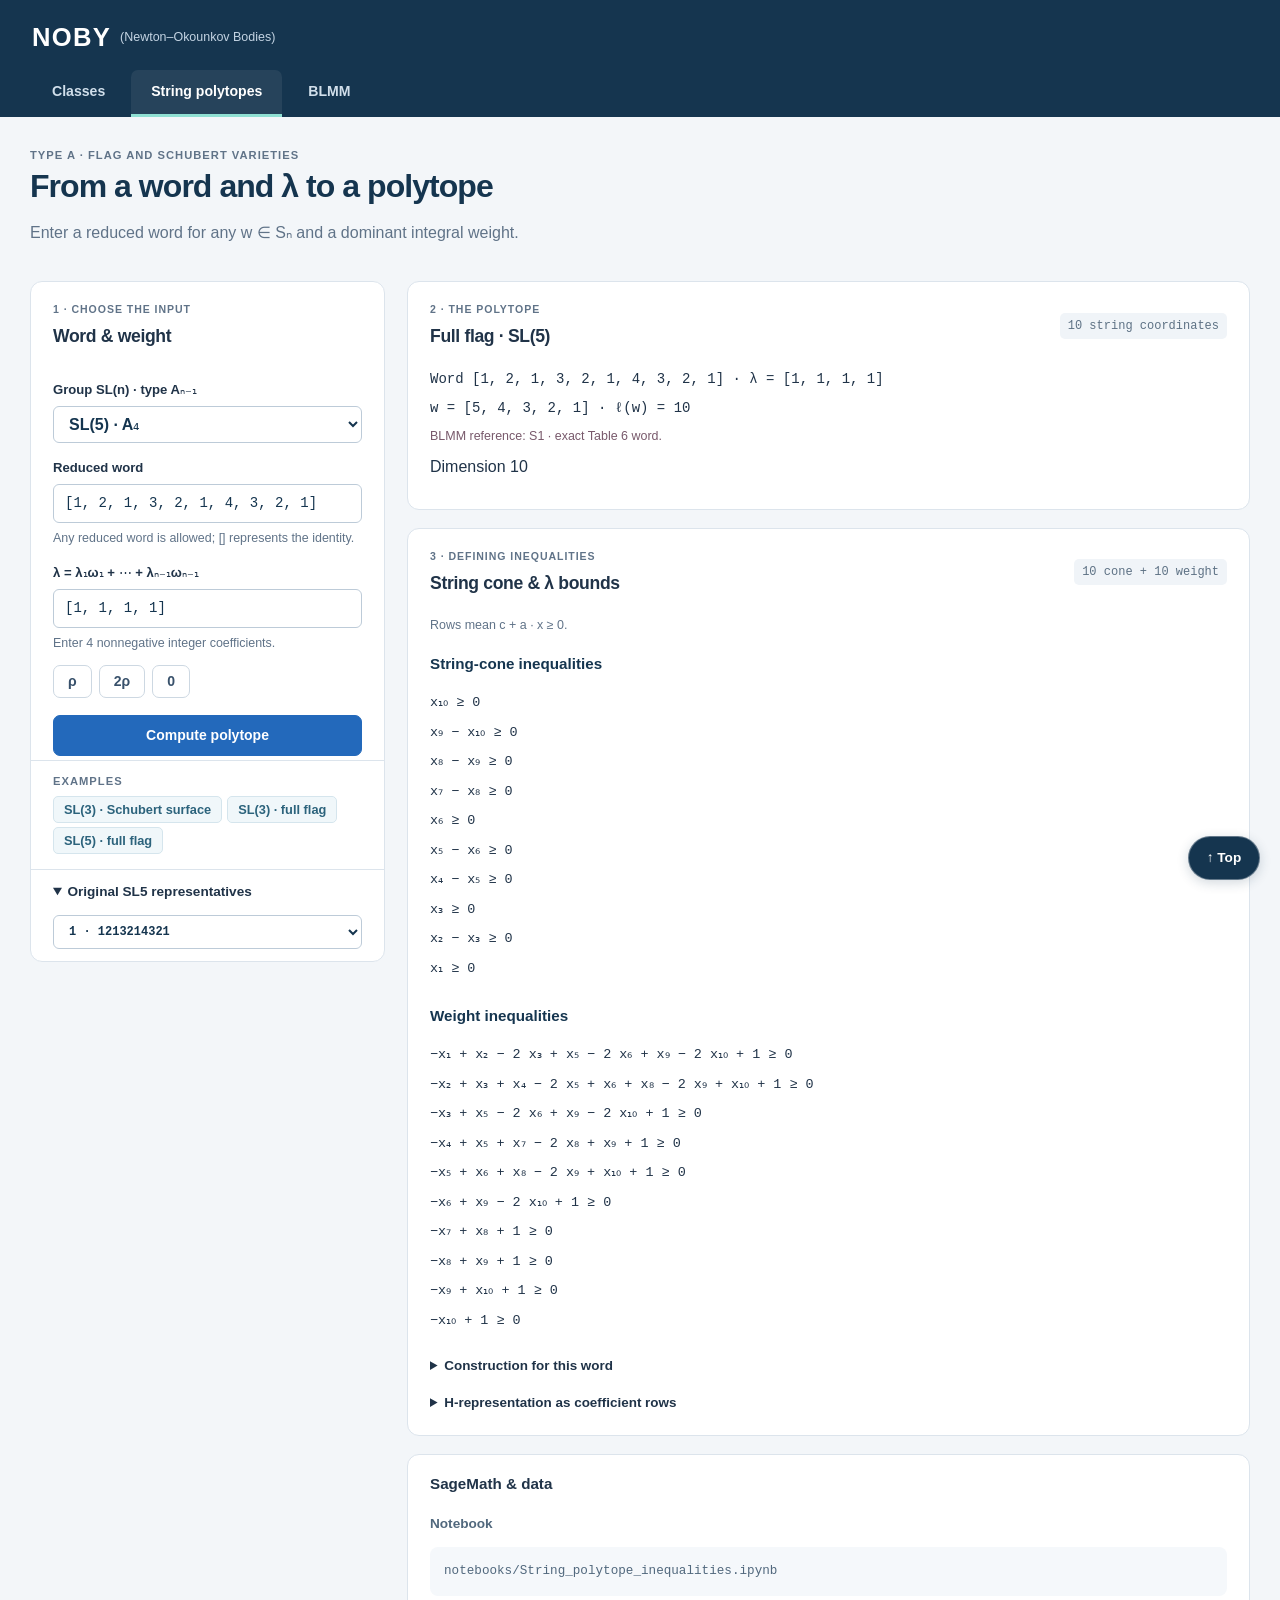
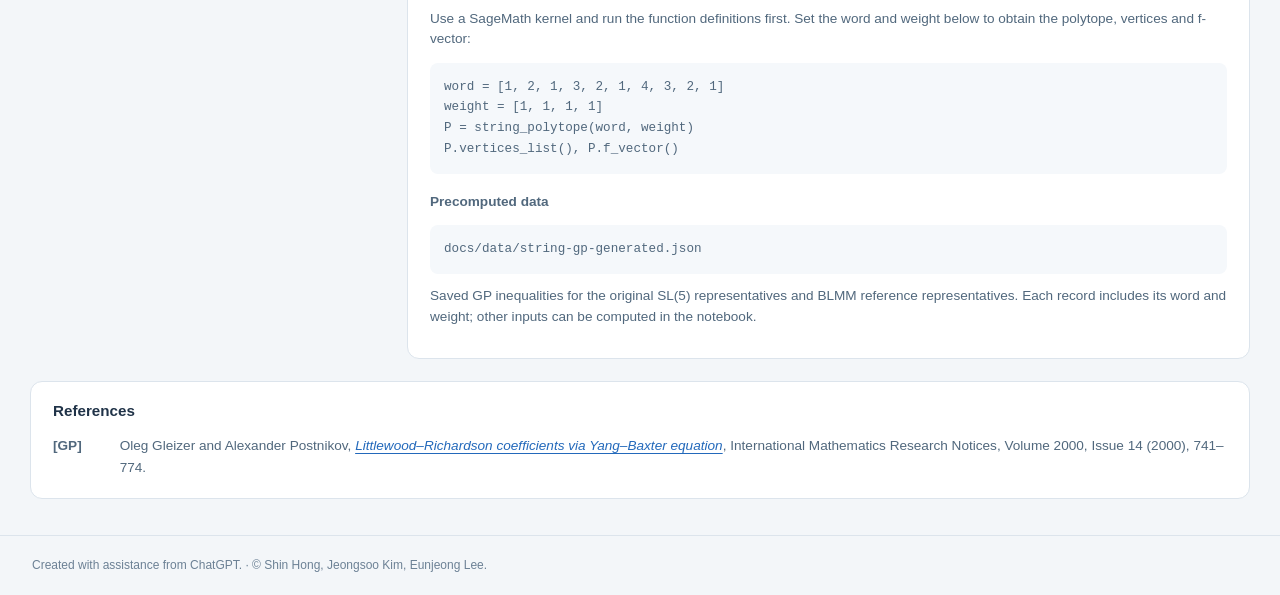
==== docs/strings.html @ b962bb87 "Add NOBY browser and notebooks Add NOBY browser and reproducible SageMath notebooks" ====
<!doctype html>
<html lang="en"><head><meta charset="utf-8"><meta name="viewport" content="width=device-width, initial-scale=1">
<title>NOBY · String polytopes</title><link rel="stylesheet" href="style.css"><link rel="stylesheet" href="strings.css">
<script defer src="data/string-words.js"></script><script defer src="engine.js"></script><script defer src="string-engine.js"></script><script defer src="string-plot.js"></script><script defer src="strings.js"></script></head>
<body><header id="strings-top" class="masthead site-masthead" tabindex="-1"><div class="site-topbar"><a class="brand" href="index.html">NOBY<span class="brand-expansion">(Newton–Okounkov Bodies)</span></a></div><nav class="site-tabs" aria-label="Main navigation"><a href="index.html">Classes</a><a href="strings.html" aria-current="page">String polytopes</a><a href="blmm.html">BLMM</a></nav></header>
<main class="string-page">
  <div class="string-intro"><span class="eyebrow">TYPE A · FLAG AND SCHUBERT VARIETIES</span><h1>From a word and λ to a polytope</h1><p>Enter a reduced word for any w ∈ Sₙ and a dominant integral weight.</p></div>
  <div class="string-workspace">
    <aside class="panel string-input-panel"><div class="panel-heading"><div><span class="eyebrow">1 · CHOOSE THE INPUT</span><h2>Word &amp; weight</h2></div></div>
      <form id="string-form" class="string-form">
        <label for="string-n">Group SL(n) · type Aₙ₋₁</label><select id="string-n"><option value="2">SL(2) · A₁</option><option value="3">SL(3) · A₂</option><option value="4">SL(4) · A₃</option><option value="5" selected>SL(5) · A₄</option><option value="6">SL(6) · A₅</option><option value="7">SL(7) · A₆</option><option value="8">SL(8) · A₇</option></select>
        <label for="string-word">Reduced word</label><input id="string-word" value="[1,2,1,3,2,1,4,3,2,1]" autocomplete="off" spellcheck="false" aria-describedby="string-word-help"><p id="string-word-help" class="small-note">Any reduced word is allowed; [] represents the identity.</p>
        <label for="string-weight">λ = λ₁ω₁ + ⋯ + λₙ₋₁ωₙ₋₁</label><input id="string-weight" value="[1,1,1,1]" autocomplete="off" spellcheck="false" aria-describedby="string-weight-help"><p id="string-weight-help" class="small-note">Enter four nonnegative integer coefficients.</p>
        <div class="string-weight-buttons"><button type="button" class="secondary" id="weight-rho">ρ</button><button type="button" class="secondary" id="weight-2rho">2ρ</button><button type="button" class="secondary" id="weight-zero">0</button></div>
        <button id="string-compute" type="submit">Compute polytope</button>
        <div id="string-status" class="status" role="status" aria-live="polite"></div>
      </form>
      <div class="string-examples"><span class="eyebrow">EXAMPLES</span><button type="button" class="seed-chip" id="example-schubert">SL(3) · Schubert surface</button><button type="button" class="seed-chip" id="example-flag">SL(3) · full flag</button><button type="button" class="seed-chip" id="example-sl5">SL(5) · full flag</button></div>
      <details id="original-word-options" class="string-originals" open><summary>Original SL5 representatives</summary><label for="original-word" class="visually-hidden">Original representative</label><select id="original-word"></select></details>
    </aside>
    <section id="string-result" class="string-output" hidden aria-label="Computed string polytope">
      <section class="panel"><div class="panel-heading"><div><span class="eyebrow">2 · THE POLYTOPE</span><h2 id="string-result-title"></h2></div><span id="string-dimension" class="count"></span></div>
        <div class="string-result-body"><p id="string-input-summary" class="mono"></p><p id="string-permutation" class="mono"></p><p id="string-reference" class="small-note"></p><p id="string-geometry-summary"></p><p id="string-geometry-note" class="small-note"></p>
          <div id="string-plot-wrap" hidden>
            <svg id="string-plot" viewBox="0 0 540 330" role="img" aria-label="Polytope and all lattice points. Drag or use arrow keys to rotate a three-dimensional view." aria-describedby="string-plot-note"></svg>
            <div id="string-rotation-label" class="string-view-controls" hidden><label for="string-rotation">Rotation <input id="string-rotation" type="range" min="0" max="360" value="35"></label><button type="button" id="string-view-reset" class="secondary">Reset view</button></div>
            <p id="string-lattice-summary" role="status"></p>
            <div id="string-lattice-legend" class="string-lattice-legend"><span><i class="lattice-interior"></i>Interior</span><span><i class="lattice-boundary"></i>Boundary</span><span><i class="lattice-vertex"></i>Vertex</span></div>
            <p id="string-plot-note" class="small-note"></p><p id="string-point-info" class="small-note mono" aria-live="polite"></p>
            <details id="string-lattice-details"><summary>All lattice-point coordinates</summary><pre id="string-lattice-points"></pre></details>
          </div>
          <details id="string-vertices-details" hidden><summary>Exact vertices</summary><pre id="string-vertices"></pre></details>
        </div>
      </section>
      <section class="panel"><div class="panel-heading"><div><span class="eyebrow">3 · DEFINING INEQUALITIES</span><h2>String cone &amp; λ bounds</h2></div><span id="string-row-count" class="count"></span></div>
        <div class="string-result-body"><p class="small-note">Rows mean c + a · x ≥ 0.</p><h3>String-cone inequalities</h3><div id="string-cone-rows" class="string-rows"></div><h3>Weight inequalities</h3><div id="string-weight-rows" class="string-rows"></div>
          <details><summary>Construction for this word</summary><p id="string-completion" class="mono"></p><p id="string-face-note" class="small-note"></p><details><summary>GP path witnesses</summary><pre id="string-path-witnesses"></pre></details></details>
          <details><summary>H-representation as coefficient rows</summary><pre id="string-H"></pre></details>
        </div>
      </section>
      <section class="panel reproduction-panel"><h2>SageMath &amp; data</h2><div class="notes-content">
        <h3>Notebook</h3>
        <pre>notebooks/String_polytope_inequalities.ipynb</pre>
        <p>Use a SageMath kernel and run the function definitions first. Set the word and weight below to obtain the polytope, vertices and f-vector:</p>
        <pre id="string-sage-input"></pre>
        <h3>Precomputed data</h3>
        <pre>docs/data/string-gp-generated.json</pre>
        <p>Saved GP inequalities for the original SL(5) representatives and BLMM reference representatives. Each record includes its word and weight; other inputs can be computed in the notebook.</p>
      </div></section>
    </section>
  </div>
  <section id="string-references" class="panel references-panel"><h2>References</h2><div class="notes-content">
    <ul class="reference-list" role="list"><li><strong class="reference-label">[GP]</strong><span>Oleg Gleizer and Alexander Postnikov, <a href="https://doi.org/10.1155/S1073792800000416" target="_blank" rel="noopener"><em>Littlewood–Richardson coefficients via Yang–Baxter equation</em></a>, International Mathematics Research Notices, Volume 2000, Issue 14 (2000), 741–774.</span></li></ul>
  </div></section>
  <a class="blmm-top-button" href="#strings-top" aria-label="Back to top">↑ Top</a>
</main><footer><span class="footer-credit">Created with assistance from ChatGPT. · © Shin Hong, Jeongsoo Kim, Eunjeong Lee.</span></footer>
</body></html>
---- docs/style.css ----
:root{font-family:Inter,"Segoe UI",Arial,sans-serif;color:#203348;background:#f3f6f9;font-synthesis:none;--navy:#15354f;--blue:#2369bb;--teal:#087f86;--border:#dce4ec;--muted:#607388;--mono:"Cascadia Code","SFMono-Regular",Consolas,monospace}*{box-sizing:border-box}body{margin:0;font-size:16px;line-height:1.5}a{color:var(--blue);text-underline-offset:3px}button,input,select{font:inherit}button,select{cursor:pointer}button{border:1px solid var(--blue);border-radius:7px;background:var(--blue);color:white;padding:9px 15px;font-size:.875rem;font-weight:600;white-space:nowrap;transition:background .15s,box-shadow .15s}button:hover{background:#185593}button:disabled{opacity:.42;cursor:not-allowed}button:focus-visible,a:focus-visible,select:focus-visible,input:focus-visible,summary:focus-visible,[tabindex]:focus-visible{outline:3px solid #ef9f3c;outline-offset:3px}button.secondary{color:#38516b;background:white;border-color:#cdd8e2}button.secondary:hover{background:#eaf1f8}input,select{border:1px solid #bdcbd8;border-radius:6px;background:white;color:var(--navy);padding:8px 11px}input{width:100%;min-width:0;font-family:var(--mono);font-size:.875rem}select{min-width:86px;font-weight:600}.masthead{display:flex;align-items:center;gap:28px;flex-wrap:wrap;min-height:84px;padding:18px 32px;background:var(--navy);color:white}.brand{display:flex;align-items:center;gap:11px;text-decoration:none;color:white;font-size:1.6rem;font-weight:750;letter-spacing:.05em}.brand svg{width:29px;height:29px;fill:#72d8cf;stroke:#72d8cf;stroke-width:1.5}.brand svg path{fill:none}.brand span{font-size:.9rem;letter-spacing:0;font-weight:400;color:#c4d4e3;border-left:1px solid #4c6276;margin-left:8px;padding-left:18px}.dimension-control{display:flex;align-items:center;gap:13px;margin-left:auto}.dimension-control label{font-size:1.05rem}.dimension-control select{border:0}.finite-label{font-size:.875rem;color:#d8e4f0;white-space:nowrap}.finite-label strong{display:inline-block;border-radius:4px;padding:3px 10px;background:#247379;color:white;margin-left:5px}.finite-label strong.infinite{background:#5d536f}.source-link{color:#cfdeeb;font-size:.875rem;text-decoration:none}main{max-width:2100px;margin:auto;padding:0 30px 36px}.context-line{display:flex;gap:15px;justify-content:space-between;flex-wrap:wrap;padding:17px 0;color:var(--muted);font-size:.8rem}.context-line span:first-child{font-weight:600;color:#405a73}.toolbar{display:flex;gap:25px;align-items:center;flex-wrap:wrap;padding:19px 23px;background:white;border:1px solid var(--border);border-radius:12px}.eyebrow{font-size:.7rem;letter-spacing:.09em;font-weight:700;color:var(--muted);display:block;margin-bottom:5px}h1{font-size:1.65rem;margin:0;line-height:1.15;letter-spacing:-.03em;color:var(--navy)}.seed-heading{min-width:155px}#sequence-form{flex:1;min-width:200px;max-width:590px}#sequence-form label{font-size:.8rem;color:#4b6279;display:block;margin-bottom:6px}.sequence-input{display:flex;gap:7px}.history-buttons{display:flex;gap:8px;flex-wrap:wrap;margin-left:auto}.status{font-size:.85rem;min-height:39px;padding:9px 3px;color:#506b83}.status.error{color:#a12d37}.status.busy::before{content:"";display:inline-block;width:11px;height:11px;border:2px solid #adc3db;border-top-color:var(--blue);border-radius:50%;margin-right:8px;animation:spin 1s linear infinite}@keyframes spin{to{transform:rotate(360deg)}}.workspace{display:flex;gap:20px;align-items:flex-start}.panel{background:white;border:1px solid var(--border);border-radius:12px;min-width:0;overflow:hidden}.panel-heading{display:flex;align-items:center;justify-content:space-between;gap:12px;padding:20px 22px 12px}.panel-heading h2{margin:0;font-size:1.1rem;letter-spacing:-.02em;font-weight:650}.panel-heading .eyebrow{font-size:.66rem}.count{font-family:var(--mono);font-size:.75rem;padding:4px 8px;border-radius:5px;background:#f0f4f8;color:#5d7184;white-space:nowrap}.graph-panel{width:330px;min-width:245px;max-width:55%;flex:0 0 auto;resize:horizontal;overflow:auto;position:sticky;top:18px}.graph-panel[hidden]{display:none}.graph-panel svg{width:100%;max-height:520px;display:block;overflow:visible}.graph-footer{display:flex;gap:6px;align-items:center;justify-content:center;flex-wrap:wrap;padding:8px 12px;font-size:.72rem;color:var(--muted)}.legend-dot{display:inline-block;width:9px;height:9px;border-radius:50%;margin-left:5px}.legend-dot.selected{background:var(--blue)}.legend-dot.equivalent{background:#bfe3e5;border:1px solid var(--teal)}.small-note{font-size:.78rem;color:var(--muted);line-height:1.55}.panel>p.small-note{margin:8px 22px 18px}.resize-note{font-size:.7rem!important;color:#8493a3!important}.detail-column{min-width:0;flex:1;display:flex;flex-direction:column;gap:18px}.top-grid{display:grid;grid-template-columns:minmax(0,1.05fr) minmax(0,1fr);gap:18px}.quiver-scroll{height:300px;overflow:auto;display:flex;align-items:flex-start;justify-content:center;padding:8px 10px}.quiver-scroll svg{width:100%;height:100%;flex-shrink:0;min-height:260px}.quiver-legend{display:flex;gap:18px;flex-wrap:wrap;padding:10px 22px 18px;font-size:.75rem;color:var(--muted)}.quiver-legend span{display:flex;align-items:center;gap:6px}.mutable-symbol,.frozen-symbol{width:10px;height:10px;display:inline-block;border-radius:50%;background:var(--blue)}.frozen-symbol{border-radius:3px;border:1px solid #8699aa;background:#e8eef4}.zoom-buttons{display:flex;gap:3px}.icon-button{background:white;color:#56718d;border:1px solid #dce4ec;border-radius:5px;font-size:.75rem;padding:4px 8px}.icon-button:hover{background:#eaf1f8}.matrix-scroll{overflow:auto;max-height:300px;padding:8px 18px 0;min-height:230px}.matrix-scroll table{border-collapse:separate;border-spacing:0;margin:auto;font-family:var(--mono);font-size:.85rem}.matrix-scroll td{text-align:center;padding:7px 10px;min-width:35px}.matrix-scroll th{font-family:var(--mono);font-size:.7rem;font-weight:400;color:#8493a3;padding:6px}.matrix-scroll td.negative{color:#ae5662}.matrix-scroll td.positive{color:#166ba0}.matrix-scroll td.zero{color:#b2bdc8}.matrix-scroll tbody tr:nth-child(odd){background:#f8fafc}.matrix-scroll tr.frozen-start td,.matrix-scroll tr.frozen-start th{border-top:1px dashed #b9c9d7}.matrix-scroll tr.last-mutated{background:#e7f3f6!important}.matrix-scroll td.column-mutated{background:#d4e8ed70}.invariants-panel{display:grid;grid-template-columns:1fr 1fr;padding:18px 22px;gap:20px}.invariant{min-width:0}.invariant:last-child:nth-child(3){grid-column:1/-1;border-top:1px solid #edf1f5;padding-top:15px}.mono{font-family:var(--mono);font-size:.875rem;overflow-wrap:anywhere}.seed-chip{display:inline-block;padding:3px 10px;border:1px solid #d5e5ed;background:#f0f7fa;color:#2c637c;border-radius:5px;margin:1px 5px 3px 0;font-size:.8rem}.seed-chip:hover{background:#d9eef2}.reduced-word{display:inline-block;background:#f5f7fa;padding:4px 8px;margin:2px 8px 2px 0;border-radius:4px;font-size:.8rem}.muted{color:var(--muted);font-size:.83rem}.h-toolbar{display:flex;align-items:center;justify-content:space-between;gap:12px;padding:4px 22px 9px;flex-wrap:wrap}.segmented{display:flex;gap:2px;padding:3px;background:#f0f4f8;border-radius:7px}.segmented button{border:0;background:transparent;color:#62758a;font-size:.75rem;font-weight:500;padding:6px 11px;border-radius:5px}.segmented button.active{background:white;color:var(--navy);box-shadow:0 1px 3px #233a4c1a}.h-note{margin:2px 22px 10px!important}.inequalities{padding:4px 22px 20px;max-height:410px;overflow:auto}.inequality{display:flex;align-items:baseline;gap:16px;padding:8px 10px;font-family:var(--mono);font-size:.85rem;white-space:nowrap;min-width:max-content;line-height:1.4}.inequality:nth-child(odd){background:#f6f8fb}.row-number{color:#9aa9b7;font-size:.67rem;min-width:22px;user-select:none}.inequality .constant{color:#5f7385}.inequality sub{font-size:.7em}.variables-panel summary,.conventions summary{cursor:pointer;padding:17px 22px;font-size:.95rem;font-weight:600;list-style-position:inside}.variables-panel summary .small-note{margin-left:10px;font-weight:400}.variables{padding:0 22px 12px;max-height:330px;overflow:auto}.variable-row{font-family:var(--mono);font-size:.8rem;display:flex;gap:14px;padding:8px 0;border-bottom:1px solid #edf1f5;overflow-wrap:anywhere}.variable-row span:first-child{color:var(--blue);min-width:35px}.variable-row span:last-child{min-width:0}.notes-content{padding:0 22px 18px;font-size:.85rem;color:#51687d}.notes-content p{margin:8px 0 13px}footer{border-top:1px solid var(--border);padding:20px 32px;display:flex;gap:16px;flex-wrap:wrap;color:#8292a2;font-size:.75rem}footer>span:first-child{color:#6c8195}#footer-state{margin-left:auto}.graph-edge{stroke:#cbd7e2;stroke-width:1.6}.graph-node{cursor:pointer}.graph-node circle{fill:#fff;stroke:#aebfce;stroke-width:1.5;transition:fill .15s}.graph-node text{font:12px var(--mono);fill:#526b81;pointer-events:none}.graph-node.equivalent circle{fill:#d7eeef;stroke:#78adb2}.graph-node.current circle{fill:var(--blue);stroke:var(--blue);stroke-width:2}.graph-node.current text{fill:white;font-weight:bold}.graph-node:hover circle{stroke:var(--blue);stroke-width:3}.quiver-node{cursor:pointer}.quiver-node circle{fill:var(--blue);stroke:white;stroke-width:2}.quiver-node:hover circle{fill:#0c4a88;stroke:#79a9d6;stroke-width:3}.quiver-node.frozen{cursor:default}.quiver-node.frozen rect{fill:#e8eff5;stroke:#a9bbca;stroke-width:1.5}.quiver-node text{font:12px var(--mono);fill:white;pointer-events:none}.quiver-node.frozen text{fill:#526d84}.quiver-node.last circle{fill:#087f86}.arrow-label{font:10px var(--mono);fill:#526f88;paint-order:stroke;stroke:white;stroke-width:4px;stroke-linejoin:round}.quiver-edge{stroke:#8b9eb0;stroke-width:1.5;fill:none}.quiver-edge.frozen-edge{stroke:#b2c1ce}.graph-node:focus-visible,.quiver-node:focus-visible{outline:none}.graph-node:focus-visible circle,.quiver-node:focus-visible circle{stroke:#ef9f3c;stroke-width:4}
@media(min-width:1650px){.graph-panel{width:390px}.quiver-scroll{height:350px}.matrix-scroll{max-height:350px;min-height:280px}.inequalities{max-height:490px}}
@media(max-width:1150px){.top-grid{grid-template-columns:1fr}.quiver-scroll{height:300px}.matrix-scroll{min-height:0;max-height:270px}.graph-panel{width:285px}.history-buttons{margin-left:0}.masthead{gap:18px}.brand span{display:none}.invariants-panel{grid-template-columns:1fr}.invariant:last-child:nth-child(3){grid-column:auto}}
@media(max-width:780px){main{padding:0 14px 25px}.masthead{padding:15px 18px;gap:15px}.dimension-control{margin-left:0;gap:9px;flex:1;justify-content:flex-end}.source-link{display:none}.finite-label{font-size:.75rem}.brand{font-size:1.35rem}.brand svg{width:23px;height:23px}.context-line{font-size:.72rem;padding:13px 1px;gap:5px}.toolbar{padding:16px;gap:15px}#sequence-form{max-width:none}.seed-heading{min-width:110px}h1{font-size:1.4rem}.history-buttons{width:100%}.history-buttons button{flex:1;padding:8px 9px;font-size:.78rem}.workspace{flex-direction:column;gap:15px}.graph-panel{position:static;resize:none;width:100%;max-width:none;min-width:0}.graph-panel svg{height:290px}.graph-panel .small-note{margin-bottom:12px}.resize-note{display:none}.detail-column{width:100%;gap:15px}.top-grid{gap:15px}.panel-heading{padding:17px 18px 10px}.invariants-panel{padding:17px 18px;gap:16px}.panel-heading h2{font-size:1.05rem}.quiver-scroll{height:280px}.variables-panel summary .small-note{display:block;margin-left:17px}.h-toolbar{padding:4px 16px 9px}.inequalities{padding:3px 12px 16px}.inequality{font-size:.8rem;gap:9px}.h-note{margin-left:18px!important}.variable-row{font-size:.78rem}footer{padding:17px 18px;gap:7px}#footer-state{margin-left:0;width:100%}}
@media(prefers-reduced-motion:reduce){*{transition:none!important;animation:none!important}}
.quiver-scroll{display:block}.quiver-scroll svg{display:block;margin:0 auto}
dialog{width:min(780px,calc(100% - 28px));max-height:90vh;padding:24px;border:1px solid var(--border);border-radius:12px;color:var(--navy)}dialog::backdrop{background:#17324db3}.export-heading{display:flex;gap:15px;align-items:center;justify-content:space-between}.export-heading h2{font-size:1.2rem;margin:0}#export-json{width:100%;height:50vh;resize:vertical;border:1px solid var(--border);border-radius:7px;padding:14px;font:13px/1.5 var(--mono);color:#334e66;background:#f8fafc}.export-actions{display:flex;align-items:center;gap:12px;flex-wrap:wrap;margin-top:15px}.download-button{display:inline-block;padding:9px 15px;border-radius:7px;background:var(--blue);color:white;text-decoration:none;font-size:.875rem;font-weight:600}
/* Brick rows and full-height exchange matrices (up to the 15 rows for n=6). */
.quiver-scroll{height:var(--seed-view-height,300px)}
.matrix-panel{display:flex;flex-direction:column}
.matrix-scroll{flex:1;min-height:0;max-height:none;padding-bottom:12px}
.brick-row{fill:#f6f9fc;stroke:#cfdae5;stroke-width:1}
.brick-joint{stroke:#cfdae5;stroke-width:1}
.brick-label{font:11px var(--mono);fill:#8296aa}
@media(max-width:1150px){.quiver-scroll{height:clamp(300px,65vw,440px)}}
@media(max-width:780px){.quiver-scroll{height:clamp(280px,88vw,390px)}}
.sequence-list{display:flex;flex-wrap:wrap;align-items:flex-start;gap:6px}
.sequence-chip{font-family:var(--mono);font-size:.8rem;white-space:normal;overflow-wrap:anywhere;text-align:left;max-width:100%;line-height:1.55;margin:0;padding:6px 10px}
.sequence-chip[aria-pressed="true"]{border-color:var(--teal);background:#dceff0;color:#18585e}
#equivalent-note{margin:3px 0 10px}
.graph-footer[hidden]{display:none}
.symmetry-axes line{stroke:#d18c9a;stroke-width:1;stroke-dasharray:4 5;opacity:.7}
.symmetry-axes text{font:italic 16px Georgia,serif;fill:#9b6271}
.symmetric .graph-edge{stroke:#94a5b6;stroke-width:1.65}
.symmetric [data-polytope-class="0"],.class-swatches [data-polytope-class="0"]{--class-fill:#fbe0e6;--class-stroke:#bb8190}
.symmetric [data-polytope-class="1"],.class-swatches [data-polytope-class="1"]{--class-fill:#ffeddc;--class-stroke:#ba9675}
.symmetric [data-polytope-class="2"],.class-swatches [data-polytope-class="2"]{--class-fill:#fff5c9;--class-stroke:#b9a360}
.symmetric [data-polytope-class="3"],.class-swatches [data-polytope-class="3"]{--class-fill:#e5e0fb;--class-stroke:#978bbc}
.symmetric [data-polytope-class="4"],.class-swatches [data-polytope-class="4"]{--class-fill:#dbf2de;--class-stroke:#83ad8a}
.symmetric .graph-node circle{fill:var(--class-fill);stroke:var(--class-stroke)}
.symmetric .graph-node.equivalent circle{stroke:var(--teal);stroke-width:2}
.symmetric .graph-node.current circle{stroke:var(--blue);stroke-width:3.5}
.symmetric .graph-node.current text{fill:var(--navy)}
.symmetric .graph-node:hover circle{stroke:var(--blue);stroke-width:3}
.symmetric .graph-node:focus-visible circle{stroke:#ef9f3c;stroke-width:4}
.legend-dot.current-ring{border:2px solid var(--blue);background:transparent;width:11px;height:11px}
.class-swatches{display:inline-flex;gap:2px;margin-left:6px}
.class-swatches i{width:8px;height:8px;border-radius:50%;background:var(--class-fill);border:1px solid var(--class-stroke)}
.symmetry-caption{text-align:center;color:#78596b;font-size:.72rem;margin:3px 12px 8px}
.symmetry-source{font-size:.7rem;color:var(--muted);line-height:1.5;margin:0 22px 12px}
@media(max-width:780px){#graph.symmetric{height:auto}}
/* BLMM references stay separate from the live cluster-coordinate display. */
#blmm-section[hidden],.blmm-weight-block[hidden]{display:none}
#blmm-section{grid-column:1/-1}
.blmm-back{color:white;margin-left:auto}
.blmm-page{max-width:1400px;margin:auto;padding-top:24px}
.blmm-intro,.blmm-card{padding:24px;margin-bottom:20px;min-width:0}
.blmm-intro h1{margin:8px 0 16px}.blmm-card h2{margin:0}
.blmm-pair-nav{display:flex;gap:8px;flex-wrap:wrap;margin:10px 0}
.blmm-pair-nav a{display:inline-block;padding:5px 12px;border:1px solid var(--border);border-radius:6px;background:#f3f8fc;text-decoration:none}
.blmm-controls{display:flex;align-items:center;gap:12px;flex-wrap:wrap;margin:20px 0}
#blmm-weight-status{font-size:.85rem;color:var(--muted)}
.blmm-card-grid{display:grid;grid-template-columns:repeat(2,minmax(0,1fr));gap:20px;align-items:start}
.blmm-card-grid .blmm-card{margin:0 0 20px}
.blmm-word{font-size:.85rem;overflow-wrap:anywhere}
.blmm-formulas{font-family:var(--mono);font-size:.9rem;line-height:2.2;background:#f6f9fc;border-radius:8px;padding:16px;overflow-wrap:anywhere}
.blmm-formulas sub{line-height:0}.blmm-vector{font-size:.85rem;overflow-wrap:anywhere}
.blmm-matrix,.blmm-table-scroll{overflow-x:auto;max-width:100%;margin-top:12px}
.blmm-matrix table{font-family:var(--mono);border-collapse:collapse;margin:10px auto}
.blmm-matrix td{padding:3px 9px;text-align:right;white-space:nowrap}
.blmm-table{border-collapse:collapse;width:100%;font-size:.85rem}
.blmm-table th,.blmm-table td{padding:12px;text-align:left;border-bottom:1px solid var(--border)}
.blmm-table thead{background:#eef4f9}.blmm-table td.mono{white-space:nowrap}
.blmm-card:target,.blmm-table tr:target{background:#fff8e7;outline:2px solid #d79b3c;outline-offset:2px}
.blmm-card,.blmm-table tr{scroll-margin-top:20px}
@media(max-width:1000px){.blmm-card-grid{grid-template-columns:1fr}}
.visually-hidden{position:absolute;width:1px;height:1px;overflow:hidden;clip-path:inset(50%);white-space:nowrap}
#identical-section{grid-column:1/-1;border-top:1px solid var(--border);padding-top:16px}
#affine-toggle{margin-top:12px}
#affine-panel{grid-column:1/-1;padding:18px;border:1px solid #bdd3e6;border-radius:10px;background:#f7fafc;min-width:0}
#affine-panel[hidden],#affine-result[hidden]{display:none}
#affine-panel h2{font-size:1.1rem;margin:0 0 8px}
.affine-selectors{display:flex;gap:10px;align-items:end;flex-wrap:wrap;margin-top:14px}
.affine-selectors label{flex:1;min-width:180px;font-size:.8rem;font-weight:600}.affine-selectors select{display:block;width:100%;max-width:100%;margin-top:5px;font-family:var(--mono);font-size:.78rem}
.affine-equation{font:1.25rem Cambria,"Times New Roman",serif}.affine-matrix{overflow:auto;font: .85rem/1.7 var(--mono);padding:12px;background:white;border:1px solid var(--border);border-radius:8px}
#affine-status{font-size:.82rem;color:var(--teal)}#affine-export{margin-top:12px}
.seed-chip.affine-source-chip{outline:2px solid #2369bb;outline-offset:1px}.seed-chip.affine-target-chip{box-shadow:inset 0 0 0 2px #b56d1c}
.footer-credit{flex-basis:100%;font-size:.75rem;line-height:1.6;color:#607388}
.graph-citation{border-top:1px solid var(--border);padding-top:12px;line-height:1.6}.graph-citation[hidden]{display:none}
#identical-words-details{margin-top:12px}#identical-words-details summary{cursor:pointer;color:var(--blue);font-size:.86rem}
#identical-more{margin-top:10px}#identical-more[hidden]{display:none}
#input-mode{margin-bottom:7px;max-width:100%;font-weight:600;padding:5px 28px 5px 9px}
.path-explanation{padding:12px 20px;background:#eaf1f7;border-radius:0 0 10px 10px;font-size:.82rem;line-height:1.6;overflow-wrap:anywhere}
.path-explanation p{margin:3px 0}.path-formula{display:flex;flex-wrap:wrap;gap:6px 20px}
.path-formula>span:first-child{font-family:Cambria,"Times New Roman",serif;font-size:1.05rem;color:var(--navy)}
.path-formula>span:last-child{color:var(--muted)}
#word-route>p{font-family:var(--mono);margin-top:8px}#word-route[hidden]{display:none}
#word-route details{margin-top:5px}#word-route summary{cursor:pointer;color:var(--blue)}
@media(max-width:780px){.path-explanation{padding:12px 16px}.path-formula{display:block}.path-formula>span{display:block}}
@media(max-width:780px){.blmm-intro,.blmm-card{padding:18px}.blmm-formulas{font-size:.8rem;padding:12px}.blmm-back{font-size:.8rem}}
/* Type/rank controls remain usable when the extra Lie-family selector wraps. */
.dimension-control{flex-wrap:wrap;min-width:0}
@media(max-width:780px){.dimension-control{flex-basis:100%;justify-content:flex-start}.dimension-control label{font-size:.85rem}.dimension-control select{max-width:100%}}
.graph-color-control{display:flex;gap:7px;align-items:center;flex-wrap:wrap;margin:5px 20px 12px;font-size:.75rem;color:var(--muted)}
.graph-color-control select{font-size:.75rem;padding:6px;min-width:0;max-width:100%}
.b2-symmetry-details{font-size:.72rem;color:var(--muted);margin:8px 22px 16px}
.b2-symmetry-details summary{cursor:pointer;font-weight:600}
.b2-symmetry-details p{margin:7px 0}
.word-seed-badge rect{fill:#15354f;stroke:white;stroke-width:1.5}
.graph-node .word-seed-badge text,.graph-node.current .word-seed-badge text{fill:white;font:700 9px "Segoe UI",sans-serif;letter-spacing:.4px}
.word-seed-key{display:inline-block;padding:1px 5px;border-radius:4px;background:#15354f;color:white;font-size:.65rem;font-weight:700;letter-spacing:.4px}
.graph-word-legend{text-align:center;margin-bottom:7px!important}
.b2-word-links{display:flex;gap:6px;flex-wrap:wrap;margin:0 20px 13px}
.b2-word-links .seed-chip{font-size:.7rem}
#b2-graph-note>p.small-note{margin:8px 22px 12px;overflow-wrap:anywhere}
#b2-symmetry-pairs{white-space:pre-line;line-height:1.65}
/* Shared navigation and the main equivalence-class catalogue. */
.site-masthead{display:block;padding:18px 32px 0;min-height:0}.site-topbar{display:flex;align-items:center;justify-content:space-between;gap:20px;padding-bottom:14px}.site-masthead .brand{gap:9px;flex-wrap:wrap}.site-masthead .brand-expansion{display:inline;font-size:.78rem;font-weight:400;letter-spacing:0;color:#c4d4e3;border:0;margin:0;padding:0}.site-tabs{display:flex;gap:6px;align-items:stretch}.site-tabs a{display:block;padding:11px 20px;color:#d1dfeb;font-size:.88rem;font-weight:600;text-decoration:none;border-bottom:3px solid transparent;border-radius:7px 7px 0 0;white-space:nowrap}.site-tabs a:hover{background:#ffffff0d;color:white}.site-tabs a[aria-current=page]{background:#ffffff12;border-bottom-color:#8fe0d3;color:white}.class-page-heading{display:flex;align-items:center;justify-content:space-between;flex-wrap:wrap;gap:18px;padding-top:25px}.class-page-heading p{margin:6px 0 0}.class-page-heading .dimension-control{margin:0;flex-wrap:wrap}.class-page-heading .dimension-control select{border:1px solid #bdcbd8}.class-page-heading .finite-label{color:var(--muted)}.class-catalogue{margin:0 0 22px}.class-controls{display:flex;align-items:center;flex-wrap:wrap;gap:12px;padding:18px 22px 0}.class-controls label{font-size:.85rem;font-weight:600}.class-list{max-height:340px;overflow:auto;padding:0 22px 18px}.class-list table{border-collapse:collapse;width:100%;font-size:.83rem}.class-list th{text-align:left;white-space:nowrap;font-weight:500}.class-list thead th{position:sticky;top:0;background:white;color:var(--muted);font-size:.74rem;border-bottom:1px solid var(--border);z-index:1}.class-list td,.class-list th{padding:9px 12px;border-bottom:1px solid #edf1f5}.class-list tbody tr:last-child>*{border-bottom:0}.class-list tbody th{width:145px;color:var(--navy)}.class-list .seed-chip{min-width:35px}#seed-title{margin:0;font-size:1.65rem;line-height:1.15;color:var(--navy);scroll-margin-top:18px}@media(max-width:780px){.site-masthead{padding:15px 18px 0}.site-topbar{padding-bottom:10px}.site-masthead .brand{font-size:1.35rem}.site-masthead .brand-expansion{font-size:.68rem}.site-tabs{gap:2px}.site-tabs a{padding:10px 12px;font-size:.8rem}.class-page-heading{padding-top:20px}.class-page-heading .dimension-control{justify-content:flex-start}.class-controls{padding:14px 16px 0}.class-list{padding:0 8px 12px;max-height:300px}.class-list tbody th{width:100px}.class-list td,.class-list th{padding:8px}.class-controls .count{margin-left:auto}}@media(max-width:370px){.site-tabs a{padding:10px;font-size:.75rem}.site-masthead .brand-expansion{font-size:.62rem}}
.blmm-top-button{position:fixed;right:max(20px,env(safe-area-inset-right));bottom:max(20px,env(safe-area-inset-bottom));z-index:20;display:flex;align-items:center;justify-content:center;min-width:72px;min-height:44px;padding:10px 16px;border:1px solid #ffffff55;border-radius:24px;background:var(--navy);color:white;font-size:.85rem;font-weight:600;text-decoration:none;box-shadow:0 3px 12px #15354f30}.blmm-top-button:hover{background:var(--blue)}
#h-note:empty,#identical-note:empty{display:none}
.references-panel{padding:18px 22px}.references-panel h2{font-size:.95rem;font-weight:600;line-height:1.5;letter-spacing:0;margin:0 0 12px}.references-panel .notes-content{padding:0;font-size:.85rem;color:#51687d}.references-panel .notes-content p{margin:8px 0 13px}.references-panel .notes-content p:last-child{margin-bottom:0}.blmm-page>.references-panel,.string-page>.references-panel{margin-top:22px}@media(max-width:780px){.references-panel{padding:17px 18px}}
.reference-list{list-style:none;margin:0;padding:0}.reference-list li{display:grid;grid-template-columns:4.2em minmax(0,1fr);column-gap:.7em;align-items:baseline;margin:0 0 14px;line-height:1.65}.reference-list li:last-child{margin-bottom:0}.reference-label{white-space:nowrap}.reference-list li>span{overflow-wrap:anywhere}
.reproduction-panel{padding:18px 22px;min-width:0}.reproduction-panel h2{font-size:.95rem;font-weight:600;line-height:1.5;margin:0 0 12px}.reproduction-panel .notes-content{padding:0;font-size:.85rem;color:#51687d}.reproduction-panel h3{font-size:.85rem;margin:18px 0 8px}.reproduction-panel p{margin:8px 0 13px;overflow-wrap:anywhere}.reproduction-panel pre{font:.79rem/1.65 var(--mono);background:#f5f8fb;padding:14px;border-radius:8px;overflow:auto;max-height:330px}.reproduction-panel code{font-family:var(--mono);font-size:.92em}@media(max-width:780px){.reproduction-panel{padding:17px 18px}}
---- docs/strings.css ----
.string-page{max-width:1580px}.string-intro{padding:30px 0 20px}.string-intro h1{font-size:2rem}.string-intro p{color:var(--muted);max-width:850px}.string-workspace{display:grid;grid-template-columns:minmax(280px,355px) minmax(0,1fr);gap:22px;align-items:start}.string-input-panel{position:sticky;top:18px}.string-form{padding:4px 22px}.string-form label{display:block;font-size:.82rem;font-weight:600;margin:15px 0 6px}.string-form input,.string-form select{width:100%}.string-form .small-note{margin:6px 0}.string-weight-buttons{display:flex;gap:7px;margin:12px 0}.string-weight-buttons button{padding:5px 14px}.string-form>button{width:100%;margin-top:5px}.string-examples,.string-originals{padding:12px 22px;border-top:1px solid var(--border)}.string-originals summary{cursor:pointer;font-size:.85rem;font-weight:600;margin-bottom:12px}.string-originals select{width:100%;font-family:var(--mono);font-size:.75rem}.string-output{display:grid;gap:18px}.string-output[hidden]{display:none}.string-result-body{padding:0 22px 22px}.string-result-body p{margin:8px 0}.string-result-body h3{font-size:.95rem;margin:18px 0 8px;color:var(--navy)}.string-rows{max-height:420px;overflow:auto}.string-row{padding:9px 12px;font-family:var(--mono);font-size:.84rem;min-width:max-content;line-height:1.6}.string-row:nth-child(odd){background:#f7f9fc}.string-row summary{cursor:pointer;list-style-position:inside}.string-row .path-witness{font-size:.72rem;color:var(--muted);padding:8px 0 2px;font-family:var(--mono)}.string-row .path-witness p{margin:3px 0}.string-result-body>details{margin-top:17px}.string-result-body>details>summary{cursor:pointer;font-size:.84rem;font-weight:600}pre{font: .79rem/1.65 var(--mono);background:#f5f8fb;padding:14px;border-radius:8px;overflow:auto;max-height:330px}.string-downloads{display:flex;gap:12px;flex-wrap:wrap}.string-downloads a{font-size:.82rem}.string-method{margin:22px 0}.string-method>summary{padding:18px 22px;cursor:pointer;font-weight:600}.string-form .status{padding:10px 0;min-height:45px}#string-reference{color:#78596b}#string-plot{display:block;width:100%;max-height:380px;background:#fafbfd;border-radius:9px;margin-top:14px}#string-rotation{width:180px;vertical-align:middle;margin-left:15px;padding:0}#string-rotation-label{font-size:.8rem;color:var(--muted)}.string-page [hidden]{display:none!important}@media(max-width:820px){.string-workspace{grid-template-columns:1fr}.string-input-panel{position:static}.string-intro h1{font-size:1.65rem}.string-page{padding-left:16px;padding-right:16px}.string-downloads{flex-direction:column;align-items:flex-start}}
.string-row{padding:3px 0;min-width:0;white-space:nowrap;font-size:.84rem;line-height:1.75}.string-row:nth-child(odd){background:transparent}.string-rows{padding:4px 0}.string-view-controls{display:flex;align-items:center;justify-content:space-between;gap:12px;margin-top:12px}.string-view-controls button{padding:5px 10px;font-size:.75rem}#string-plot{max-height:460px;user-select:none}#string-plot.rotatable{cursor:grab;touch-action:none}#string-plot.dragging{cursor:grabbing}#string-plot:focus-visible{outline:2px solid #287f92;outline-offset:3px}.string-lattice-legend{display:flex;flex-wrap:wrap;gap:18px;margin:10px 0;font-size:.8rem;color:var(--muted)}.string-lattice-legend span{display:inline-flex;gap:6px;align-items:center}.string-lattice-legend i{display:inline-block;width:9px;height:9px;border-radius:50%}.lattice-interior{background:#bd527c}.lattice-boundary{background:#287f92}.lattice-vertex{border:1.5px solid #73609a;background:transparent}#string-lattice-summary{font-size:.85rem;font-weight:600}#string-point-info{min-height:20px}#string-lattice-details{margin-top:12px;font-size:.82rem}#string-lattice-details summary{cursor:pointer}#string-rotation{max-width:25vw}@media(max-width:500px){.string-view-controls{gap:8px}.string-lattice-legend{gap:12px}}
#string-plot:focus{outline:none}#string-plot:focus-visible{outline:2px solid #287f92;outline-offset:3px}
.string-form .status:empty{display:none}
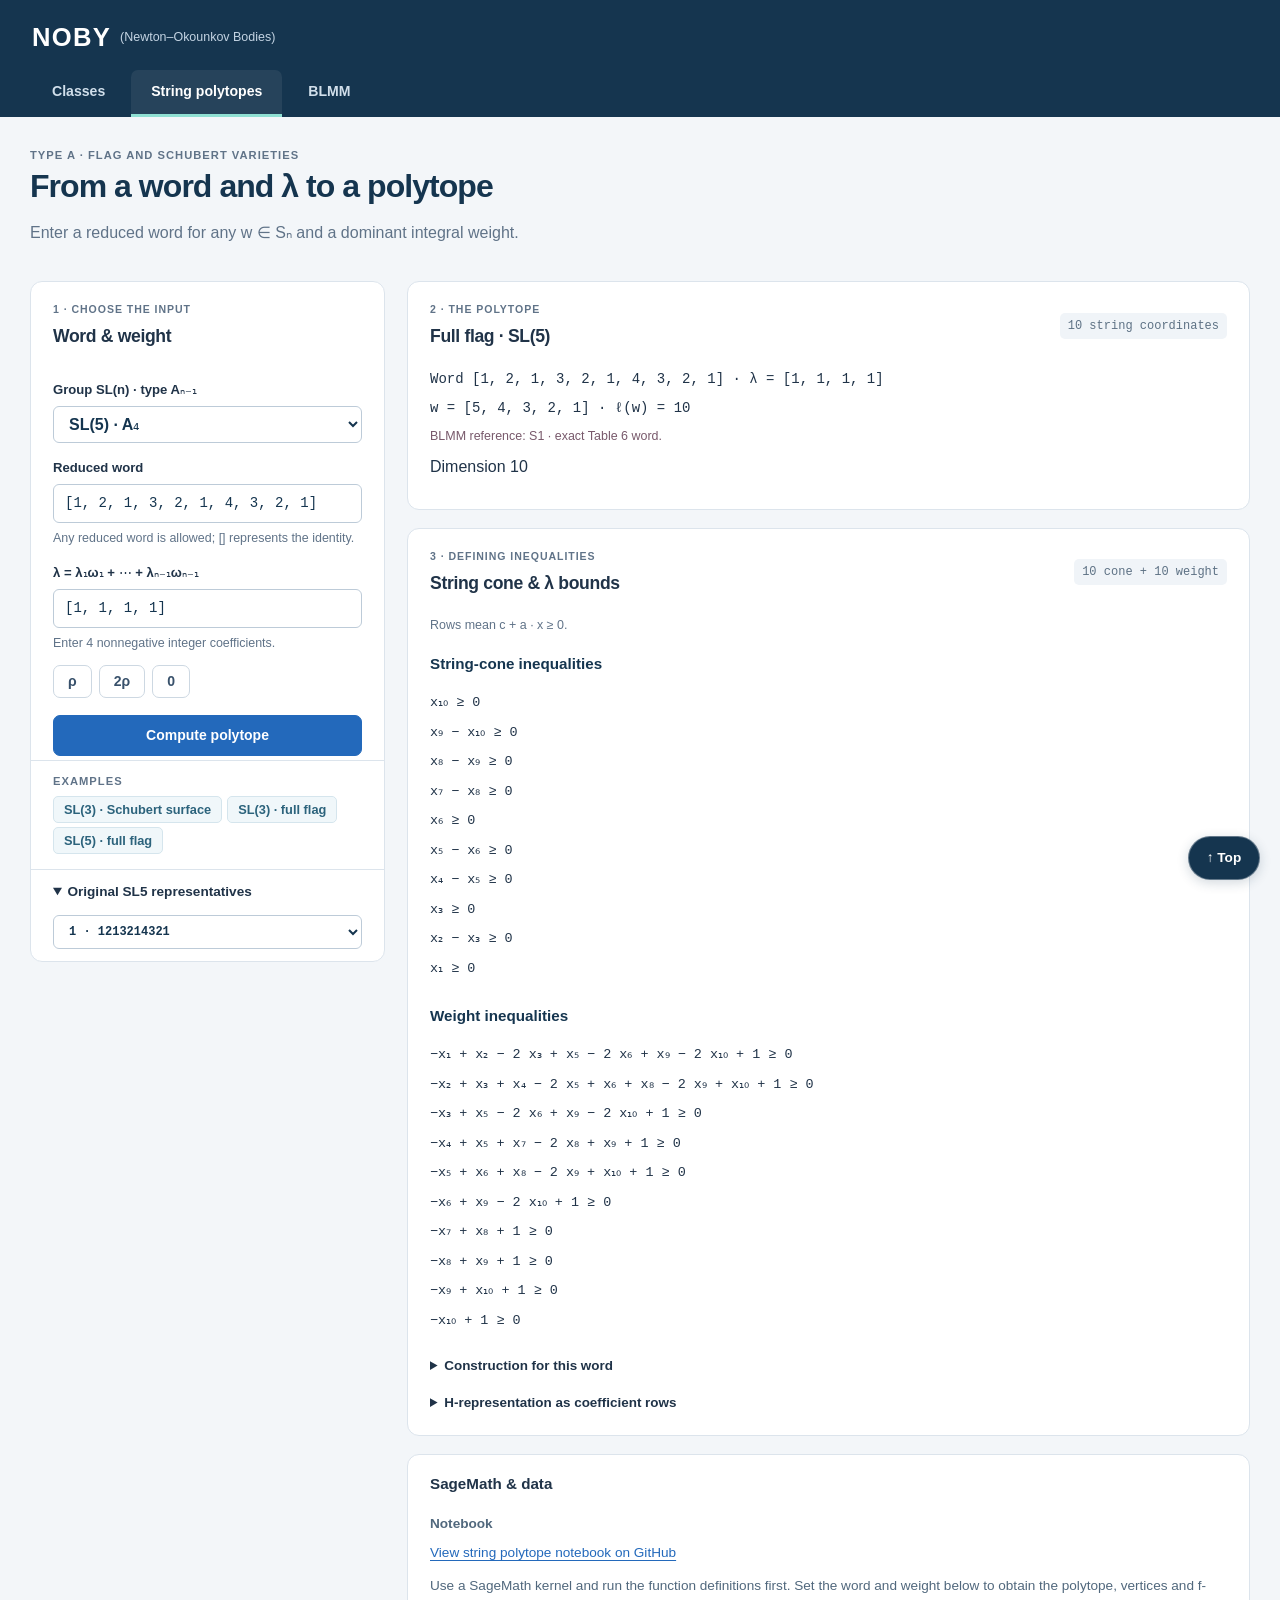
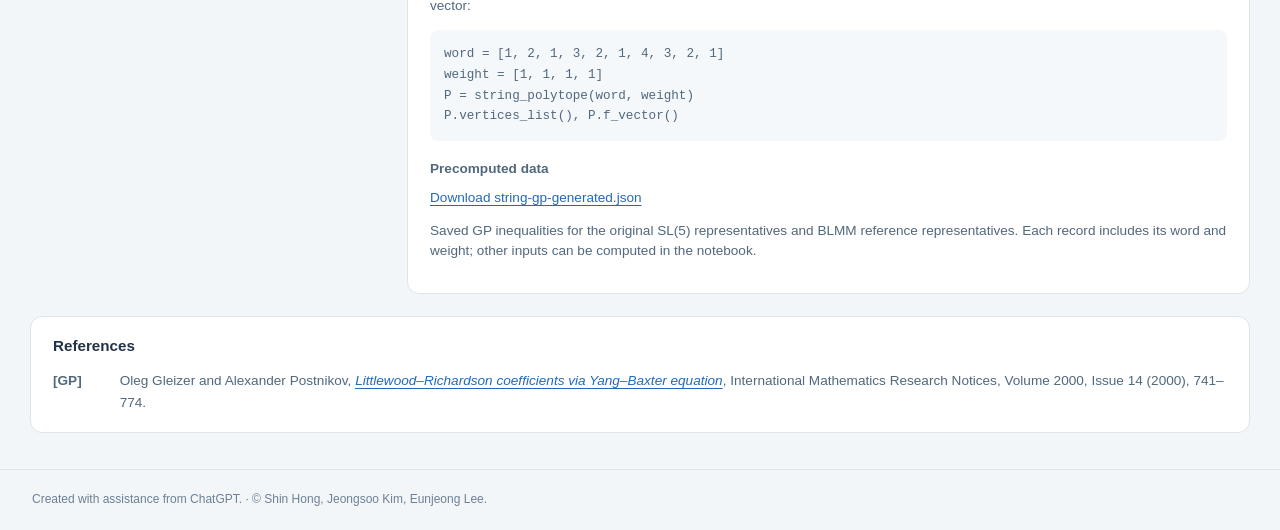
==== commit 3d0554c2: "Add files via upload" ====
--- a/docs/strings.html
+++ b/docs/strings.html
@@ -40,11 +40,11 @@
       </section>
       <section class="panel reproduction-panel"><h2>SageMath &amp; data</h2><div class="notes-content">
         <h3>Notebook</h3>
-        <pre>notebooks/String_polytope_inequalities.ipynb</pre>
+        <p><a href="https://github.com/eunjeonglee-math/flag_NOpolytopes/blob/main/notebooks/String_polytope_inequalities.ipynb" target="_blank" rel="noopener">View string polytope notebook on GitHub</a></p>
         <p>Use a SageMath kernel and run the function definitions first. Set the word and weight below to obtain the polytope, vertices and f-vector:</p>
         <pre id="string-sage-input"></pre>
         <h3>Precomputed data</h3>
-        <pre>docs/data/string-gp-generated.json</pre>
+        <p><a href="data/string-gp-generated.json" download="string-gp-generated.json">Download string-gp-generated.json</a></p>
         <p>Saved GP inequalities for the original SL(5) representatives and BLMM reference representatives. Each record includes its word and weight; other inputs can be computed in the notebook.</p>
       </div></section>
     </section>
